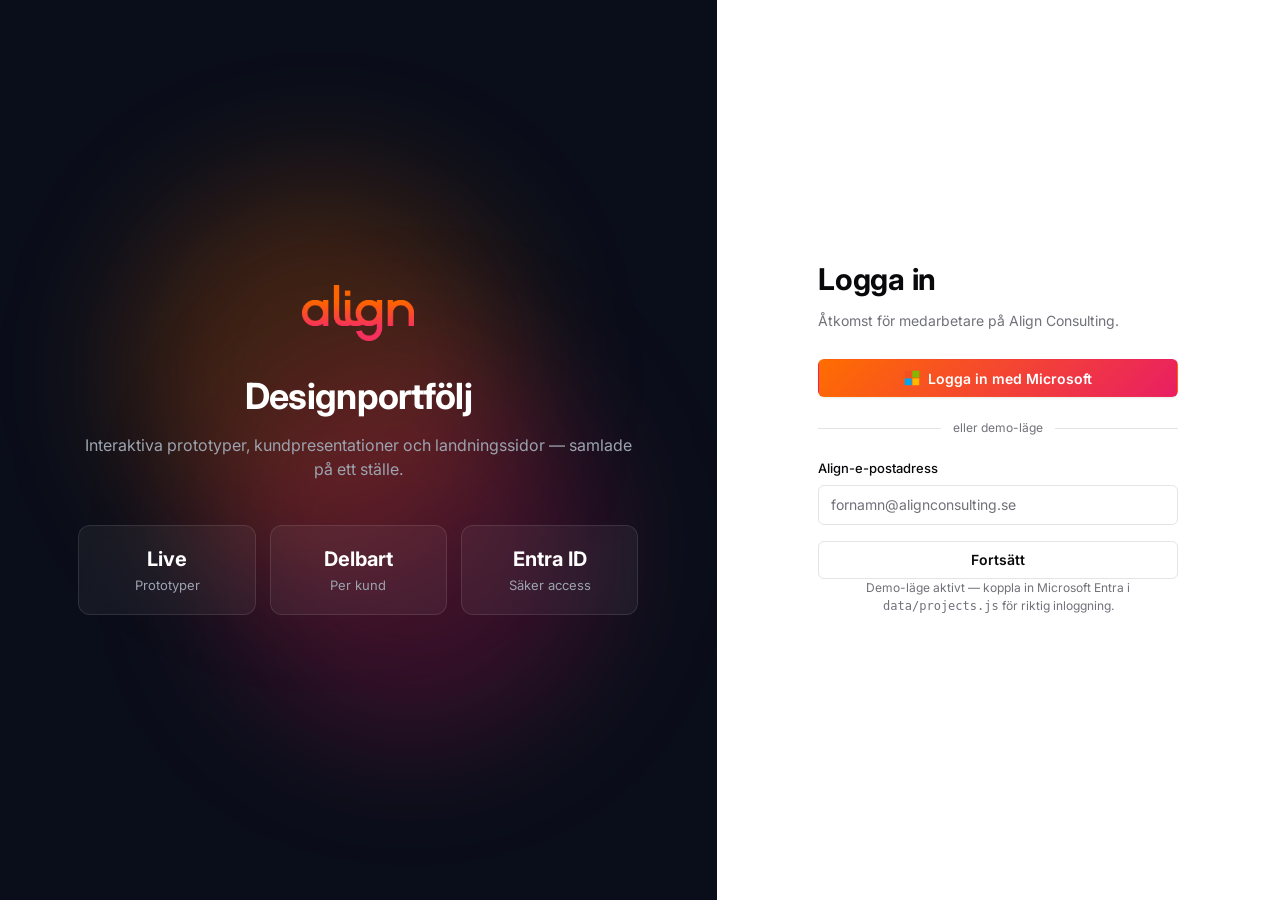
==== index.html @ 51611969 "Version 0.1 Publish" ====
<!DOCTYPE html>
<html lang="sv">
<head>
  <meta charset="UTF-8" />
  <meta name="viewport" content="width=device-width, initial-scale=1.0" />
  <title>Align Designportfölj</title>
  <meta name="description" content="Interaktiva prototyper, kundpresentationer och landningssidor från Align Consulting." />
  <link rel="icon" href="assets/align-logo.png" />
  <link rel="stylesheet" href="styles.css" />
</head>
<body>
  <div id="root"></div>

  <script src="data/projects.js"></script>
  <script src="app.js"></script>
</body>
</html>
---- styles.css ----
/* =============================================================
   AlignPortfolio — styles
   Built on the Align design system tokens (navy chrome,
   orange→pink brand gradient, Inter, 8px radius).
   ============================================================= */

@import url("https://fonts.googleapis.com/css2?family=Inter:wght@400;500;600;700&display=swap");

:root {
  /* Brand */
  --brand-orange: #FF6D00;
  --brand-pink:   #E91E63;
  --brand-gradient: linear-gradient(135deg, var(--brand-orange) 0%, var(--brand-pink) 100%);

  /* Surfaces (light) */
  --background: 0 0% 100%;
  --foreground: 240 10% 3.9%;
  --card: 0 0% 100%;
  --muted: 240 4.8% 95.9%;
  --muted-foreground: 240 3.8% 46.1%;

  /* Primary / accent */
  --primary: 25 100% 50%;
  --primary-foreground: 0 0% 100%;
  --accent: 340 82% 52%;

  /* Status */
  --success: 142 71% 45%;
  --destructive: 0 84.2% 60.2%;
  --warning: 48 96% 53%;

  /* Borders / ring */
  --border: 240 5.9% 90%;
  --input: 240 5.9% 90%;
  --ring: 25 100% 50%;

  /* Chrome (always dark — Align signature) */
  --sidebar: 224 71% 4%;
  --sidebar-foreground: 213 31% 91%;
  --sidebar-border: 217 33% 17%;

  /* Radius */
  --radius: 0.5rem;
  --radius-sm: calc(var(--radius) - 4px);
  --radius-md: calc(var(--radius) - 2px);

  /* Type */
  --font-sans: "Inter", ui-sans-serif, system-ui, -apple-system, "Segoe UI", Roboto, sans-serif;
  --font-mono: ui-monospace, SFMono-Regular, "SF Mono", Menlo, Consolas, monospace;

  /* Elevation */
  --shadow-xs: 0 1px 2px 0 rgb(0 0 0 / 0.05);
  --shadow-sm: 0 1px 3px 0 rgb(0 0 0 / 0.08), 0 1px 2px -1px rgb(0 0 0 / 0.06);
  --shadow-md: 0 4px 6px -1px rgb(0 0 0 / 0.08), 0 2px 4px -2px rgb(0 0 0 / 0.05);
  --shadow-lg: 0 10px 15px -3px rgb(0 0 0 / 0.10), 0 4px 6px -4px rgb(0 0 0 / 0.05);
}

* { box-sizing: border-box; }

html, body {
  margin: 0;
  padding: 0;
  height: 100%;
}

body {
  font-family: var(--font-sans);
  font-size: 0.875rem;
  line-height: 1.5;
  color: hsl(var(--foreground));
  background: hsl(var(--background));
  -webkit-font-smoothing: antialiased;
  -moz-osx-font-smoothing: grayscale;
}

a { color: inherit; text-decoration: none; }
button { font-family: inherit; cursor: pointer; }
img { display: block; }

/* ---------- Shared buttons ---------- */
.btn {
  display: inline-flex;
  align-items: center;
  justify-content: center;
  gap: 8px;
  height: 38px;
  padding: 0 16px;
  border-radius: var(--radius-md);
  border: 1px solid transparent;
  font-size: 0.875rem;
  font-weight: 600;
  white-space: nowrap;
  transition: background-color .15s ease, color .15s ease, box-shadow .15s ease, opacity .15s ease, border-color .15s ease;
}
.btn-gradient {
  background: var(--brand-gradient);
  color: #fff;
  box-shadow: var(--shadow-sm);
}
.btn-gradient:hover { opacity: .92; }
.btn-outline {
  background: hsl(var(--card));
  border-color: hsl(var(--border));
  color: hsl(var(--foreground));
}
.btn-outline:hover { background: hsl(var(--muted)); }
.btn-ghost {
  background: transparent;
  color: hsl(var(--muted-foreground));
}
.btn-ghost:hover { background: hsl(var(--muted)); color: hsl(var(--foreground)); }
.btn-sm { height: 32px; padding: 0 12px; font-size: 0.8125rem; }
.btn-icon { width: 38px; padding: 0; }
.btn:disabled { opacity: .5; cursor: not-allowed; }

.btn svg { width: 16px; height: 16px; }

/* ---------- Inputs ---------- */
.input, .select, textarea.input {
  width: 100%;
  height: 40px;
  padding: 0 12px;
  border-radius: var(--radius-md);
  border: 1px solid hsl(var(--input));
  background: hsl(var(--card));
  font-family: inherit;
  font-size: 0.875rem;
  color: hsl(var(--foreground));
  transition: border-color .15s ease, box-shadow .15s ease;
}
textarea.input { height: auto; padding: 10px 12px; resize: vertical; min-height: 90px; font-family: var(--font-mono); font-size: 0.8125rem; line-height: 1.45; }
.input:focus, .select:focus, textarea.input:focus {
  outline: none;
  border-color: hsl(var(--ring));
  box-shadow: 0 0 0 3px hsl(var(--ring) / 0.15);
}
.input::placeholder { color: hsl(var(--muted-foreground)); }
.field-label {
  display: block;
  font-size: 0.8125rem;
  font-weight: 500;
  margin-bottom: 6px;
  color: hsl(var(--foreground));
}
.field { margin-bottom: 16px; }

/* ---------- Eyebrow ---------- */
.eyebrow {
  font-size: 0.6875rem;
  font-weight: 600;
  text-transform: uppercase;
  letter-spacing: 0.1em;
  color: hsl(var(--muted-foreground));
}

/* =============================================================
   LOGIN
   ============================================================= */
.login {
  display: flex;
  min-height: 100vh;
}
.login__brand {
  position: relative;
  flex: 0 0 56%;
  background: #0A0E1A;
  display: flex;
  flex-direction: column;
  justify-content: center;
  align-items: center;
  overflow: hidden;
  padding: 48px;
}
.login__orb {
  position: absolute;
  width: 384px; height: 384px;
  border-radius: 50%;
  filter: blur(64px);
  pointer-events: none;
}
.login__orb--o { left: 18%; top: 20%; background: rgb(255 109 0 / .22); }
.login__orb--p { right: 16%; bottom: 18%; background: rgb(233 30 99 / .22); }
.login__brandinner { position: relative; max-width: 560px; text-align: center; }
.login__brandinner img { height: 56px; width: auto; margin: 0 auto 36px; }
.login__brandinner h1 {
  font-size: 2.25rem;
  line-height: 1.1;
  font-weight: 700;
  letter-spacing: -0.02em;
  color: #fff;
  margin: 0 0 16px;
}
.login__brandinner p {
  font-size: 1rem;
  color: rgb(156 163 175);
  margin: 0 0 44px;
}
.login__stats {
  display: grid;
  grid-template-columns: repeat(3, 1fr);
  gap: 14px;
}
.login__stat {
  border-radius: 12px;
  border: 1px solid rgb(255 255 255 / .1);
  background: rgb(255 255 255 / .05);
  backdrop-filter: blur(8px);
  padding: 18px 16px;
}
.login__stat b { display: block; font-size: 1.25rem; font-weight: 700; color: #fff; }
.login__stat span { font-size: 0.8125rem; color: rgb(156 163 175); }

.login__form {
  flex: 0 0 44%;
  display: flex;
  align-items: center;
  justify-content: center;
  padding: 32px;
}
.login__formbox { width: 100%; max-width: 360px; }
.login__formbox h2 { font-size: 1.875rem; font-weight: 700; letter-spacing: -0.01em; margin: 0 0 8px; }
.login__formbox > p { color: hsl(var(--muted-foreground)); margin: 0 0 28px; }
.login__error {
  margin-top: 14px;
  padding: 10px 12px;
  border-radius: var(--radius-md);
  background: hsl(var(--destructive) / 0.08);
  border: 1px solid hsl(var(--destructive) / 0.3);
  color: hsl(var(--destructive));
  font-size: 0.8125rem;
}
.login__divider {
  display: flex; align-items: center; gap: 12px;
  margin: 22px 0;
  color: hsl(var(--muted-foreground));
  font-size: 0.75rem;
}
.login__divider::before, .login__divider::after {
  content: ""; flex: 1; height: 1px; background: hsl(var(--border));
}
.login__note { margin-top: 22px; text-align: center; font-size: 0.75rem; color: hsl(var(--muted-foreground)); }
.login__entra-badge {
  display: inline-flex; align-items: center; gap: 6px;
  margin-top: 6px;
}

@media (max-width: 860px) {
  .login { flex-direction: column; }
  .login__brand { flex: none; min-height: 320px; padding: 40px 24px; }
  .login__form { flex: none; padding: 36px 24px; }
  .login__brandinner h1 { font-size: 1.875rem; }
}

/* =============================================================
   APP CHROME (gallery)
   ============================================================= */
.topbar {
  position: sticky;
  top: 0;
  z-index: 30;
  height: 56px;
  background: hsl(var(--sidebar));
  border-bottom: 1px solid rgb(255 255 255 / .12);
  display: flex;
  align-items: center;
  gap: 16px;
  padding: 0 20px;
}
.topbar__logo { height: 26px; width: auto; }
.topbar__title {
  color: #fff;
  font-weight: 600;
  font-size: 0.9375rem;
  letter-spacing: -0.01em;
}
.topbar__sep { width: 1px; height: 24px; background: rgb(255 255 255 / .14); }
.topbar__tag {
  font-size: 0.625rem;
  font-weight: 600;
  letter-spacing: 0.12em;
  text-transform: uppercase;
  color: rgb(255 255 255 / .45);
}
.topbar__spacer { flex: 1; }
.topbar__user {
  display: flex; align-items: center; gap: 10px;
  color: rgb(255 255 255 / .85);
  font-size: 0.8125rem;
}
.avatar {
  width: 30px; height: 30px;
  border-radius: 50%;
  background: var(--brand-gradient);
  display: flex; align-items: center; justify-content: center;
  color: #fff; font-weight: 600; font-size: 0.75rem;
}
.topbar .btn-ghost { color: rgb(255 255 255 / .7); }
.topbar .btn-ghost:hover { background: rgb(255 255 255 / .1); color: #fff; }

/* ---------- Gallery layout ---------- */
.page { max-width: 1280px; margin: 0 auto; padding: 40px 32px 64px; }

.page__head { margin-bottom: 28px; }
.page__head h1 {
  font-size: 2.25rem;
  font-weight: 700;
  letter-spacing: -0.02em;
  line-height: 1.1;
  margin: 0 0 8px;
}
.page__head h1 .grad {
  background: var(--brand-gradient);
  -webkit-background-clip: text;
  background-clip: text;
  -webkit-text-fill-color: transparent;
}
.page__head p { color: hsl(var(--muted-foreground)); font-size: 1rem; margin: 0; max-width: 620px; }

.toolbar {
  display: flex;
  align-items: center;
  gap: 12px;
  flex-wrap: wrap;
  margin-bottom: 24px;
}
.search {
  position: relative;
  flex: 1;
  min-width: 220px;
  max-width: 380px;
}
.search svg { position: absolute; left: 12px; top: 50%; transform: translateY(-50%); width: 16px; height: 16px; color: hsl(var(--muted-foreground)); pointer-events: none; }
.search .input { padding-left: 36px; }

.chips { display: flex; gap: 8px; flex-wrap: wrap; }
.chip {
  height: 34px;
  padding: 0 14px;
  border-radius: 999px;
  border: 1px solid hsl(var(--border));
  background: hsl(var(--card));
  color: hsl(var(--muted-foreground));
  font-size: 0.8125rem;
  font-weight: 500;
  display: inline-flex;
  align-items: center;
  gap: 7px;
  transition: all .15s ease;
}
.chip:hover { background: hsl(var(--muted)); color: hsl(var(--foreground)); }
.chip[aria-pressed="true"] {
  background: hsl(var(--foreground));
  border-color: hsl(var(--foreground));
  color: #fff;
}
.chip .count { font-size: 0.6875rem; opacity: .7; font-variant-numeric: tabular-nums; }

.toolbar__spacer { flex: 1; }

/* ---------- Grid + cards ---------- */
.grid {
  display: grid;
  grid-template-columns: repeat(auto-fill, minmax(300px, 1fr));
  gap: 22px;
}
.card {
  position: relative;
  background: hsl(var(--card));
  border: 1px solid hsl(var(--border));
  border-radius: var(--radius);
  overflow: hidden;
  box-shadow: var(--shadow-sm);
  transition: box-shadow .18s ease, transform .18s ease, border-color .18s ease;
  display: flex;
  flex-direction: column;
}
.card:hover {
  box-shadow: var(--shadow-lg);
  transform: translateY(-3px);
  border-color: hsl(var(--border));
}
.card__thumb {
  position: relative;
  aspect-ratio: 16 / 10;
  background: hsl(var(--muted));
  overflow: hidden;
  cursor: pointer;
}
.card__thumb img { width: 100%; height: 100%; object-fit: cover; object-position: top center; }
.card__thumb-fallback {
  position: absolute; inset: 0;
  display: flex; flex-direction: column; align-items: center; justify-content: center;
  gap: 8px;
  color: hsl(var(--muted-foreground));
  background: repeating-linear-gradient(45deg, hsl(var(--muted)) 0 12px, hsl(240 4.8% 93%) 12px 24px);
}
.card__thumb-fallback svg { width: 28px; height: 28px; opacity: .55; }
.card__overlay {
  position: absolute; inset: 0;
  background: linear-gradient(180deg, rgb(10 14 26 / 0) 40%, rgb(10 14 26 / .55) 100%);
  opacity: 0;
  display: flex;
  align-items: flex-end;
  justify-content: center;
  padding-bottom: 18px;
  transition: opacity .18s ease;
}
.card:hover .card__overlay { opacity: 1; }
.card__open {
  background: #fff;
  color: hsl(var(--foreground));
  height: 36px;
  padding: 0 16px;
  border-radius: var(--radius-md);
  font-weight: 600;
  font-size: 0.8125rem;
  display: inline-flex; align-items: center; gap: 7px;
  box-shadow: var(--shadow-md);
}
.card__body { padding: 16px; display: flex; flex-direction: column; gap: 10px; flex: 1; }
.card__title { font-size: 1rem; font-weight: 600; letter-spacing: -0.01em; margin: 0; }
.card__desc { font-size: 0.8125rem; color: hsl(var(--muted-foreground)); margin: 0; line-height: 1.45; flex: 1; }
.card__meta { display: flex; align-items: center; gap: 8px; flex-wrap: wrap; }

.badge {
  display: inline-flex; align-items: center; gap: 5px;
  height: 22px; padding: 0 9px;
  border-radius: var(--radius-md);
  font-size: 0.6875rem;
  font-weight: 600;
  background: hsl(var(--muted));
  color: hsl(var(--muted-foreground));
  border: 1px solid hsl(var(--border));
}
.badge--cat { background: hsl(var(--primary) / .1); color: hsl(25 90% 38%); border-color: hsl(var(--primary) / .25); }
.badge--lang { font-variant-numeric: tabular-nums; letter-spacing: .04em; }
.badge--local { background: hsl(var(--warning) / .15); color: hsl(38 92% 32%); border-color: hsl(var(--warning) / .4); }

.card__actions {
  display: flex; gap: 6px;
  padding: 0 16px 16px;
}
.card__actions .btn { flex: 1; }

.card__date { font-size: 0.6875rem; color: hsl(var(--muted-foreground)); margin-left: auto; }

/* ---------- Empty state ---------- */
.empty {
  border: 1px dashed hsl(var(--border));
  border-radius: var(--radius);
  padding: 64px 32px;
  text-align: center;
  color: hsl(var(--muted-foreground));
  background: hsl(var(--muted) / .4);
}
.empty svg { width: 40px; height: 40px; opacity: .4; margin-bottom: 14px; }
.empty h3 { color: hsl(var(--foreground)); font-size: 1.125rem; margin: 0 0 6px; }
.empty p { margin: 0 0 20px; }

/* =============================================================
   VIEWER (internal + shared)
   ============================================================= */
.viewer {
  position: fixed;
  inset: 0;
  display: flex;
  flex-direction: column;
  background: hsl(var(--sidebar));
  z-index: 60;
}
.viewer__bar {
  height: 52px;
  flex: 0 0 52px;
  display: flex;
  align-items: center;
  gap: 14px;
  padding: 0 16px;
  background: hsl(var(--sidebar));
  border-bottom: 1px solid rgb(255 255 255 / .12);
  color: #fff;
}
.viewer__bar .btn-ghost { color: rgb(255 255 255 / .8); }
.viewer__bar .btn-ghost:hover { background: rgb(255 255 255 / .1); color: #fff; }
.viewer__logo { height: 22px; }
.viewer__title { font-weight: 600; font-size: 0.9375rem; }
.viewer__sub { font-size: 0.75rem; color: rgb(255 255 255 / .5); }
.viewer__spacer { flex: 1; }
.viewer__frame { flex: 1; border: 0; width: 100%; background: #fff; }
.viewer__expnote {
  font-size: 0.75rem;
  color: rgb(255 255 255 / .6);
  display: inline-flex; align-items: center; gap: 6px;
}

/* Shared (customer) frame variant */
.viewer--shared .viewer__bar { background: #0A0E1A; }
.sharebanner {
  font-size: 0.75rem;
  color: rgb(255 255 255 / .55);
}

/* Expired / revoked screen */
.gate {
  min-height: 100vh;
  display: flex;
  align-items: center;
  justify-content: center;
  background: #0A0E1A;
  padding: 32px;
}
.gate__box {
  max-width: 420px;
  text-align: center;
  color: #fff;
}
.gate__box img { height: 44px; margin: 0 auto 28px; }
.gate__icon {
  width: 56px; height: 56px; margin: 0 auto 20px;
  border-radius: 50%;
  display: flex; align-items: center; justify-content: center;
  background: rgb(255 255 255 / .06);
  border: 1px solid rgb(255 255 255 / .12);
}
.gate__icon svg { width: 26px; height: 26px; color: hsl(var(--warning)); }
.gate__box h2 { font-size: 1.5rem; margin: 0 0 10px; font-weight: 700; }
.gate__box p { color: rgb(156 163 175); margin: 0 0 24px; font-size: 0.9375rem; }

/* =============================================================
   MODAL (add project / share)
   ============================================================= */
.modal-overlay {
  position: fixed; inset: 0;
  background: rgb(10 14 26 / .55);
  backdrop-filter: blur(2px);
  display: flex; align-items: flex-start; justify-content: center;
  padding: 48px 20px;
  z-index: 80;
  overflow-y: auto;
}
.modal {
  width: 100%;
  max-width: 560px;
  background: hsl(var(--card));
  border-radius: var(--radius);
  box-shadow: var(--shadow-lg);
  border: 1px solid hsl(var(--border));
  overflow: hidden;
}
.modal__head {
  display: flex; align-items: center; justify-content: space-between;
  padding: 18px 22px;
  border-bottom: 1px solid hsl(var(--border));
}
.modal__head h2 { font-size: 1.125rem; font-weight: 600; margin: 0; }
.modal__body { padding: 22px; }
.modal__foot {
  display: flex; justify-content: flex-end; gap: 10px;
  padding: 16px 22px;
  border-top: 1px solid hsl(var(--border));
  background: hsl(var(--muted) / .4);
}
.modal__close { width: 32px; height: 32px; border-radius: var(--radius-md); border: 0; background: transparent; color: hsl(var(--muted-foreground)); display: flex; align-items: center; justify-content: center; }
.modal__close:hover { background: hsl(var(--muted)); }
.modal__close svg { width: 18px; height: 18px; }

.seg {
  display: flex;
  gap: 4px;
  padding: 4px;
  background: hsl(var(--muted));
  border-radius: var(--radius-md);
  margin-bottom: 16px;
}
.seg button {
  flex: 1;
  height: 32px;
  border: 0;
  background: transparent;
  border-radius: var(--radius-sm);
  font-size: 0.8125rem;
  font-weight: 500;
  color: hsl(var(--muted-foreground));
}
.seg button[aria-pressed="true"] { background: hsl(var(--card)); color: hsl(var(--foreground)); box-shadow: var(--shadow-xs); }

.row2 { display: grid; grid-template-columns: 1fr 1fr; gap: 14px; }

.dropzone {
  border: 1.5px dashed hsl(var(--border));
  border-radius: var(--radius-md);
  padding: 22px;
  text-align: center;
  color: hsl(var(--muted-foreground));
  background: hsl(var(--muted) / .35);
  cursor: pointer;
  transition: border-color .15s, background .15s;
}
.dropzone:hover, .dropzone.drag { border-color: hsl(var(--ring)); background: hsl(var(--ring) / .06); }
.dropzone svg { width: 26px; height: 26px; opacity: .5; margin-bottom: 8px; }
.dropzone b { color: hsl(var(--foreground)); }
.dropzone small { display: block; margin-top: 4px; font-size: 0.75rem; }
.dropzone--filled { border-style: solid; border-color: hsl(var(--success) / .5); background: hsl(var(--success) / .06); color: hsl(142 60% 30%); }

.hint {
  font-size: 0.75rem;
  color: hsl(var(--muted-foreground));
  margin-top: 6px;
  line-height: 1.45;
}

/* share link result */
.codebox {
  display: flex;
  gap: 8px;
  margin-top: 6px;
}

/* shared-link list + view counter */
.links-head { display: flex; align-items: baseline; justify-content: space-between; margin: 0 0 10px; }
.links-head h4 { font-size: 0.8125rem; font-weight: 600; margin: 0; }
.links-total { font-size: 0.75rem; color: hsl(var(--muted-foreground)); }
.links-total b { color: hsl(var(--foreground)); font-variant-numeric: tabular-nums; }
.linkrow {
  display: flex; align-items: center; gap: 10px;
  padding: 10px 12px;
  border: 1px solid hsl(var(--border));
  border-radius: var(--radius-md);
  margin-bottom: 8px;
}
.linkrow .st {
  font-size: 0.625rem; font-weight: 600;
  padding: 2px 8px; border-radius: 999px;
  text-transform: uppercase; letter-spacing: .04em;
  flex-shrink: 0;
}
.linkrow .st.ok  { background: hsl(var(--success) / .12); color: hsl(142 60% 30%); }
.linkrow .st.off { background: hsl(var(--destructive) / .1); color: hsl(var(--destructive)); }
.linkrow .info { font-size: 0.75rem; color: hsl(var(--muted-foreground)); flex: 1; line-height: 1.35; min-width: 0; }
.linkrow .info b { color: hsl(var(--foreground)); font-family: var(--font-mono); font-size: 0.6875rem; }
.linkrow .views { display: flex; align-items: center; gap: 6px; font-weight: 700; font-size: 0.9375rem; font-variant-numeric: tabular-nums; flex-shrink: 0; }
.linkrow .views svg { width: 15px; height: 15px; color: hsl(var(--muted-foreground)); }
.linkrow .views.zero { color: hsl(var(--muted-foreground)); font-weight: 600; }
.codebox input {
  font-family: var(--font-mono);
  font-size: 0.75rem;
}
.export-block {
  margin-top: 16px;
  padding: 14px;
  background: hsl(var(--muted) / .5);
  border: 1px solid hsl(var(--border));
  border-radius: var(--radius-md);
}
.export-block h4 { margin: 0 0 4px; font-size: 0.8125rem; }
.export-block ol { margin: 8px 0 0; padding-left: 18px; font-size: 0.8125rem; color: hsl(var(--muted-foreground)); }
.export-block ol li { margin-bottom: 4px; }
pre.snippet {
  margin: 10px 0 0;
  padding: 12px;
  background: hsl(var(--sidebar));
  color: #e6edf3;
  border-radius: var(--radius-md);
  font-family: var(--font-mono);
  font-size: 0.6875rem;
  line-height: 1.5;
  overflow-x: auto;
  white-space: pre;
}

/* toast */
.toast {
  position: fixed;
  bottom: 24px;
  left: 50%;
  transform: translateX(-50%) translateY(20px);
  background: hsl(var(--sidebar));
  color: #fff;
  padding: 11px 18px;
  border-radius: var(--radius-md);
  font-size: 0.8125rem;
  font-weight: 500;
  box-shadow: var(--shadow-lg);
  opacity: 0;
  pointer-events: none;
  transition: opacity .2s, transform .2s;
  z-index: 100;
  display: flex; align-items: center; gap: 8px;
}
.toast.show { opacity: 1; transform: translateX(-50%) translateY(0); }
.toast svg { width: 16px; height: 16px; color: hsl(var(--success)); }

.hidden { display: none !important; }

@media (max-width: 640px) {
  .page { padding: 28px 18px 48px; }
  .page__head h1 { font-size: 1.875rem; }
  .row2 { grid-template-columns: 1fr; }
}
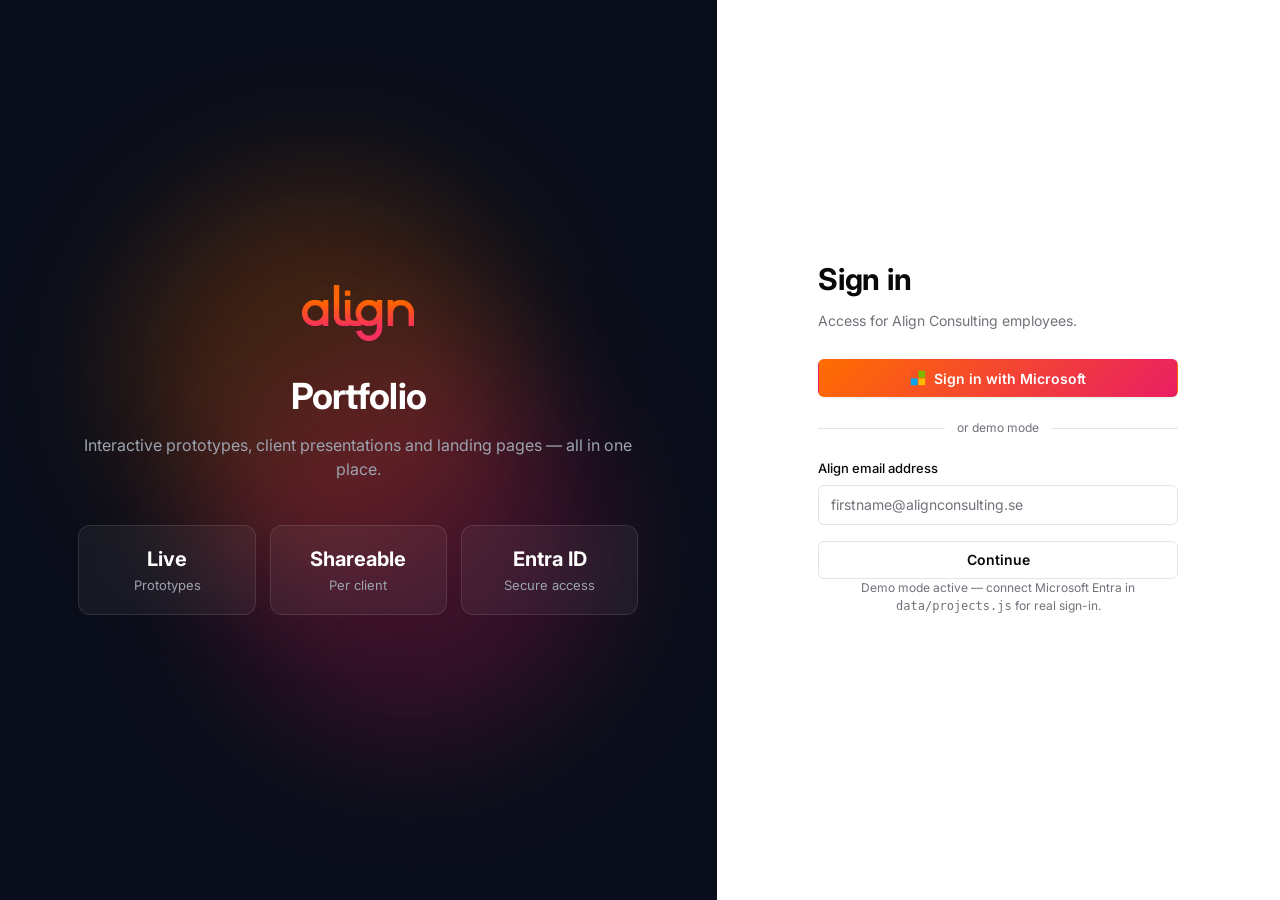
==== commit 29d1b259: "English version" ====
--- a/index.html
+++ b/index.html
@@ -1,10 +1,10 @@
 <!DOCTYPE html>
-<html lang="sv">
+<html lang="en">
 <head>
   <meta charset="UTF-8" />
   <meta name="viewport" content="width=device-width, initial-scale=1.0" />
-  <title>Align Designportfölj</title>
-  <meta name="description" content="Interaktiva prototyper, kundpresentationer och landningssidor från Align Consulting." />
+  <title>Align Portfolio</title>
+  <meta name="description" content="Interactive prototypes, client presentations and landing pages from Align Consulting." />
   <link rel="icon" href="assets/align-logo.png" />
   <link rel="stylesheet" href="styles.css" />
 </head>
@@ -12,6 +12,7 @@
   <div id="root"></div>
 
   <script src="data/projects.js"></script>
+  <script src="multifile.js"></script>
   <script src="app.js"></script>
 </body>
 </html>
--- a/styles.css
+++ b/styles.css
@@ -109,6 +109,11 @@
   color: hsl(var(--muted-foreground));
 }
 .btn-ghost:hover { background: hsl(var(--muted)); color: hsl(var(--foreground)); }
+.btn-danger {
+  background: hsl(var(--destructive));
+  color: #fff;
+}
+.btn-danger:hover { opacity: .92; }
 .btn-sm { height: 32px; padding: 0 12px; font-size: 0.8125rem; }
 .btn-icon { width: 38px; padding: 0; }
 .btn:disabled { opacity: .5; cursor: not-allowed; }
@@ -323,6 +328,40 @@
   flex-wrap: wrap;
   margin-bottom: 24px;
 }
+
+/* view tabs (Aktiva / Arkiv) */
+.viewtabs {
+  display: flex;
+  gap: 4px;
+  margin-bottom: 20px;
+  border-bottom: 1px solid hsl(var(--border));
+}
+.viewtab {
+  display: inline-flex;
+  align-items: center;
+  gap: 8px;
+  height: 40px;
+  padding: 0 6px 0 4px;
+  margin-bottom: -1px;
+  border: 0;
+  border-bottom: 2px solid transparent;
+  background: transparent;
+  color: hsl(var(--muted-foreground));
+  font-size: 0.875rem;
+  font-weight: 600;
+}
+.viewtab svg { width: 16px; height: 16px; }
+.viewtab:hover { color: hsl(var(--foreground)); }
+.viewtab[aria-pressed="true"] { color: hsl(var(--foreground)); border-bottom-color: var(--brand-orange); }
+.viewtab .count {
+  font-size: 0.6875rem;
+  font-weight: 600;
+  background: hsl(var(--muted));
+  color: hsl(var(--muted-foreground));
+  border-radius: 999px;
+  padding: 1px 7px;
+  font-variant-numeric: tabular-nums;
+}
 .search {
   position: relative;
   flex: 1;
@@ -374,6 +413,70 @@
   display: flex;
   flex-direction: column;
 }
+.card--archived { opacity: .82; }
+.card--archived .card__thumb img { filter: grayscale(0.4); }
+.card__archflag {
+  position: absolute;
+  top: 10px; left: 10px;
+  display: inline-flex; align-items: center; gap: 5px;
+  height: 24px; padding: 0 10px;
+  border-radius: var(--radius-md);
+  background: rgb(10 14 26 / .72);
+  color: #fff;
+  font-size: 0.6875rem; font-weight: 600;
+  backdrop-filter: blur(4px);
+}
+.card__archflag svg { width: 12px; height: 12px; }
+.card__menu {
+  position: absolute;
+  top: 10px; right: 10px;
+  width: 30px; height: 30px;
+  border-radius: var(--radius-md);
+  border: 0;
+  background: rgb(255 255 255 / .92);
+  color: hsl(var(--foreground));
+  display: flex; align-items: center; justify-content: center;
+  box-shadow: var(--shadow-sm);
+  opacity: 0;
+  transition: opacity .15s ease, background .15s ease;
+  z-index: 2;
+}
+.card:hover .card__menu, .card__menu:focus-visible { opacity: 1; }
+.card__menu:hover { background: #fff; }
+.card__menu svg { width: 16px; height: 16px; }
+
+/* floating card actions menu */
+.cardmenu {
+  position: fixed;
+  z-index: 90;
+  min-width: 200px;
+  background: hsl(var(--card));
+  border: 1px solid hsl(var(--border));
+  border-radius: var(--radius-md);
+  box-shadow: var(--shadow-lg);
+  padding: 6px;
+  display: flex;
+  flex-direction: column;
+  gap: 2px;
+}
+.cardmenu button {
+  display: flex; align-items: center; gap: 10px;
+  width: 100%;
+  height: 36px;
+  padding: 0 10px;
+  border: 0;
+  background: transparent;
+  border-radius: var(--radius-sm);
+  font-size: 0.8125rem;
+  font-weight: 500;
+  color: hsl(var(--foreground));
+  text-align: left;
+}
+.cardmenu button:hover { background: hsl(var(--muted)); }
+.cardmenu button svg { width: 16px; height: 16px; color: hsl(var(--muted-foreground)); }
+.cardmenu button.danger { color: hsl(var(--destructive)); }
+.cardmenu button.danger svg { color: hsl(var(--destructive)); }
+.cardmenu button.danger:hover { background: hsl(var(--destructive) / .08); }
 .card:hover {
   box-shadow: var(--shadow-lg);
   transform: translateY(-3px);
@@ -435,6 +538,8 @@
 .badge--cat { background: hsl(var(--primary) / .1); color: hsl(25 90% 38%); border-color: hsl(var(--primary) / .25); }
 .badge--lang { font-variant-numeric: tabular-nums; letter-spacing: .04em; }
 .badge--local { background: hsl(var(--warning) / .15); color: hsl(38 92% 32%); border-color: hsl(var(--warning) / .4); }
+.badge--multi { background: hsl(217 91% 60% / .1); color: hsl(217 70% 42%); border-color: hsl(217 91% 60% / .25); }
+.badge--multi svg { width: 11px; height: 11px; }
 
 .card__actions {
   display: flex; gap: 6px;
@@ -691,6 +796,48 @@
 
 .hidden { display: none !important; }
 
+/* loading state in viewer */
+.loadwrap {
+  flex: 1;
+  display: flex;
+  flex-direction: column;
+  align-items: center;
+  justify-content: center;
+  gap: 14px;
+  color: rgb(255 255 255 / .7);
+  font-size: 0.875rem;
+}
+.loadwrap svg { width: 34px; height: 34px; opacity: .6; }
+
+/* spinner */
+.spin {
+  width: 26px; height: 26px;
+  border-radius: 50%;
+  border: 3px solid hsl(var(--border));
+  border-top-color: var(--brand-orange);
+  animation: spin 0.7s linear infinite;
+  margin: 0 auto 8px;
+}
+@keyframes spin { to { transform: rotate(360deg); } }
+
+/* uploaded file list + buttons */
+.filelist {
+  list-style: none;
+  margin: 10px 0 0;
+  padding: 10px 12px;
+  border: 1px solid hsl(var(--border));
+  border-radius: var(--radius-md);
+  background: hsl(var(--muted) / .4);
+  font-family: var(--font-mono);
+  font-size: 0.6875rem;
+  color: hsl(var(--muted-foreground));
+  max-height: 132px;
+  overflow-y: auto;
+}
+.filelist li { padding: 2px 0; white-space: nowrap; overflow: hidden; text-overflow: ellipsis; }
+.upl-btns { display: flex; gap: 8px; margin-top: 10px; }
+.upl-btns .btn { flex: 1; }
+
 @media (max-width: 640px) {
   .page { padding: 28px 18px 48px; }
   .page__head h1 { font-size: 1.875rem; }
